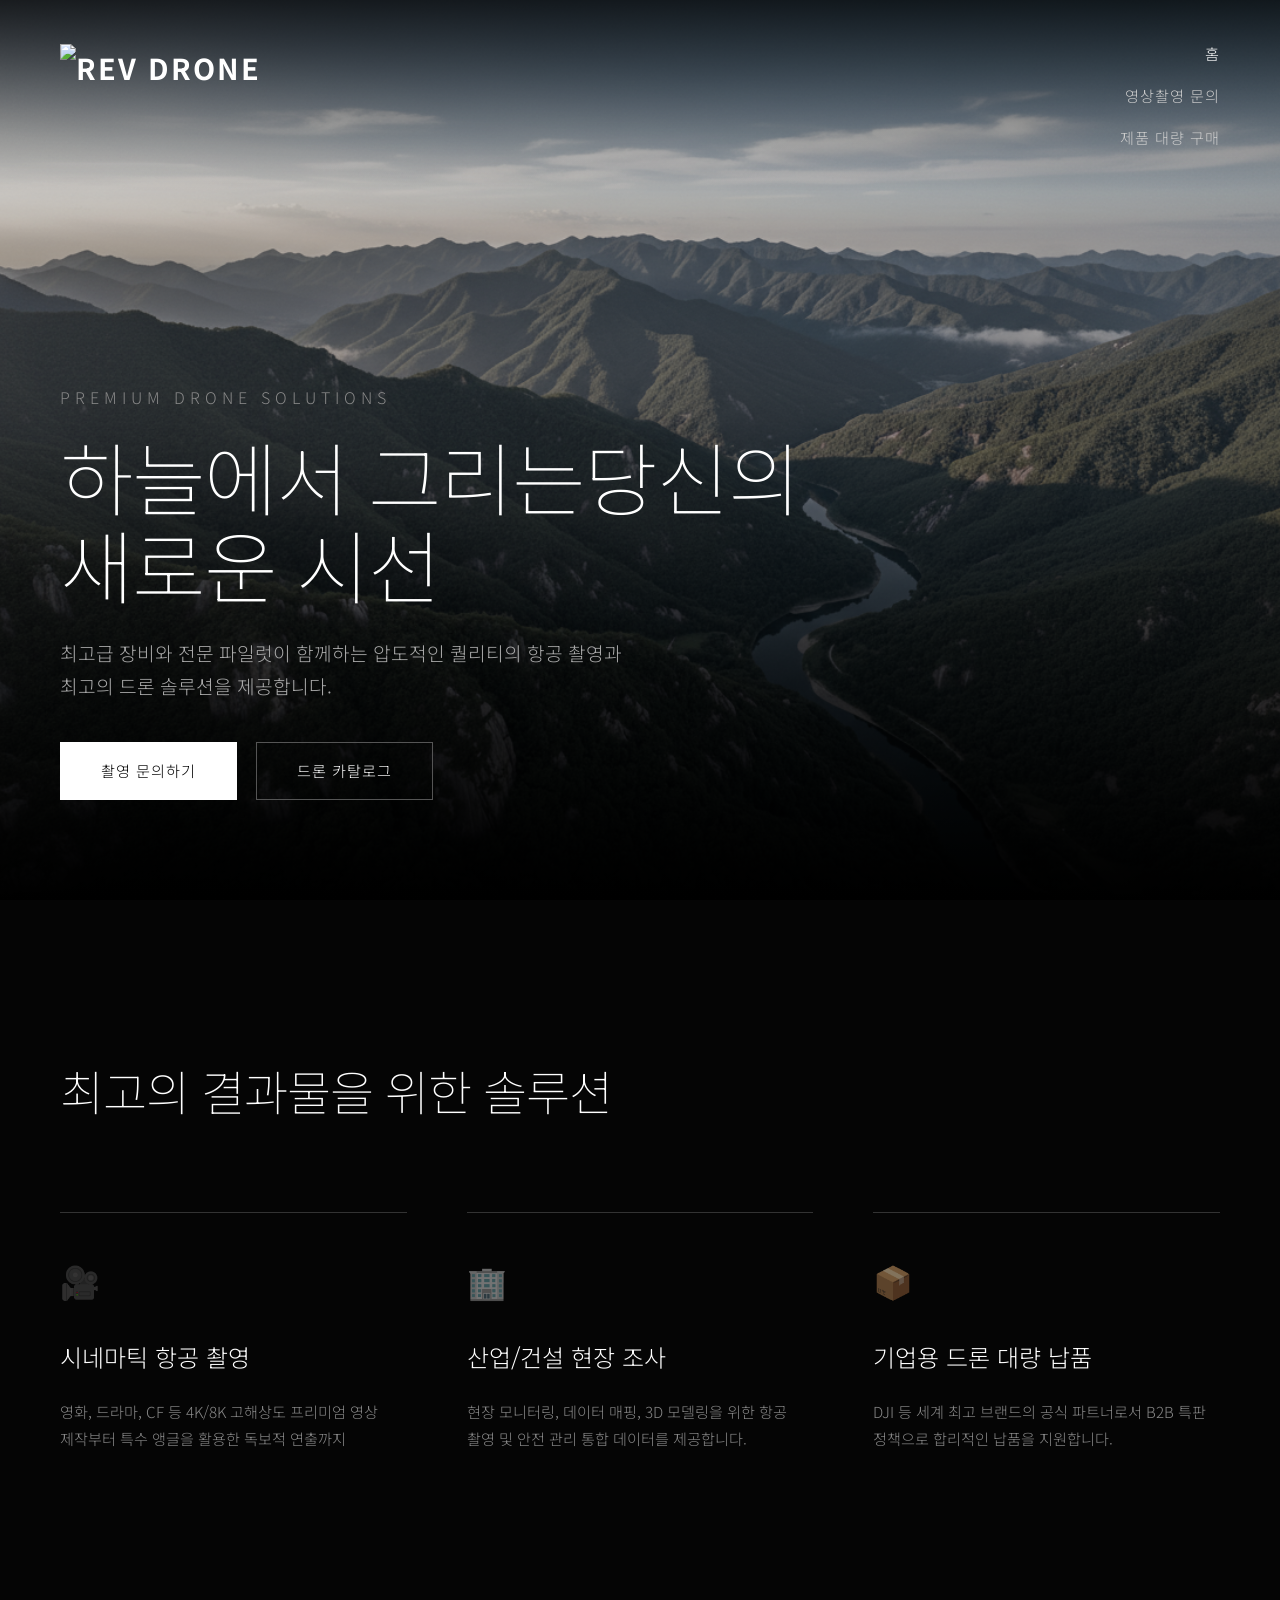
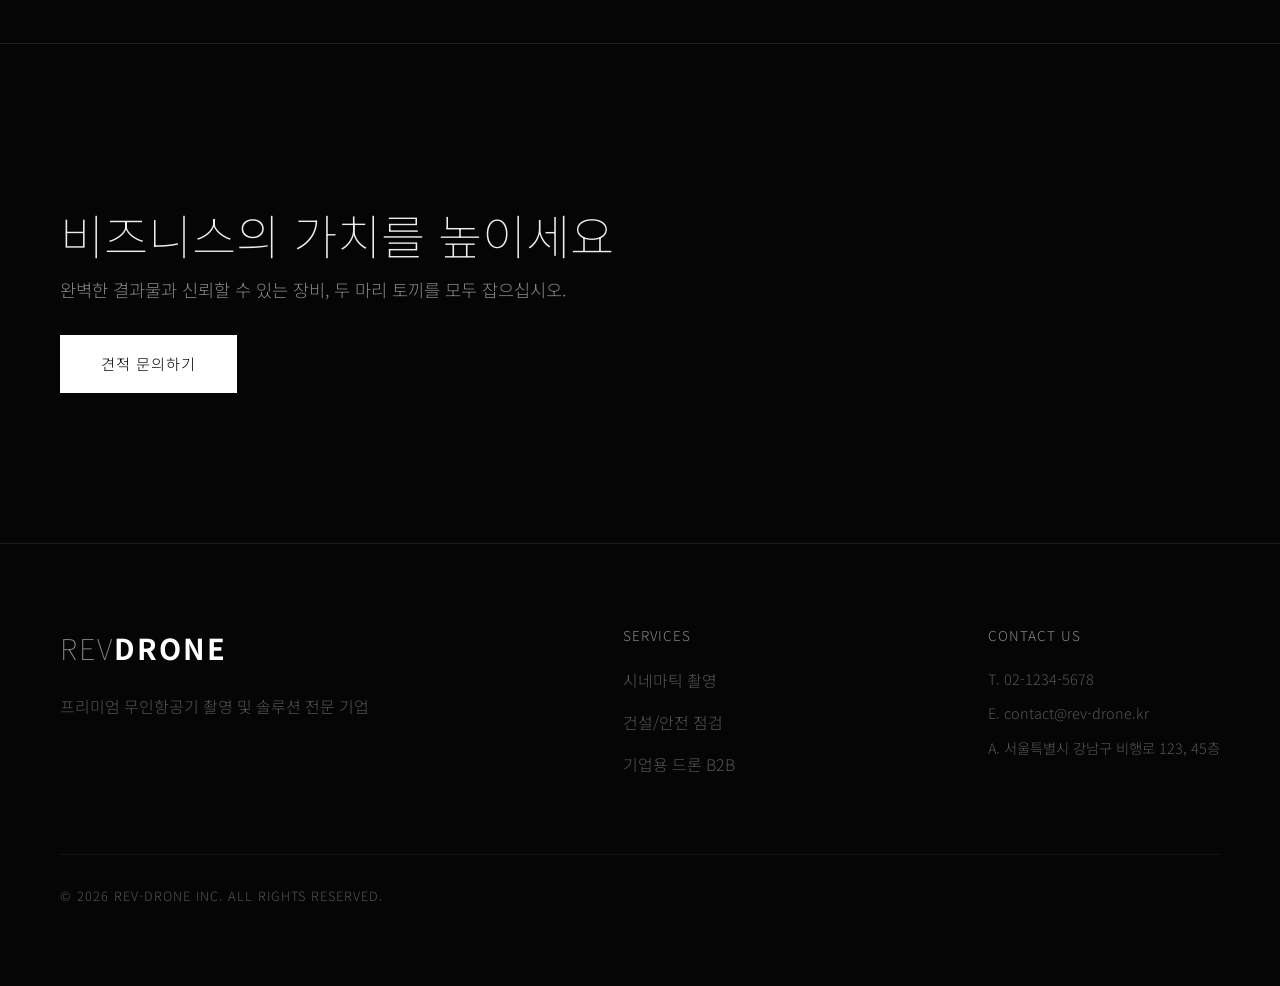
==== sample-1/index.html @ ce8e266e "feat: sample page 추가" ====
<!DOCTYPE html>
<html lang="ko">
<head>
  <meta charset="UTF-8">
  <meta name="viewport" content="width=device-width, initial-scale=1.0">
  <title>REV-DRONE | 프리미엄 드론 영상촬영 및 판매</title>
  <link rel="stylesheet" href="style.css">
</head>
<body>
  <header id="main-header">
    <div class="logo">
      <img src="../images/레브드론LOGO.svg" alt="REV DRONE" style="height: 40px; vertical-align: middle;">
    </div>
    <div class="mobile-menu-btn">☰</div>
    <ul class="nav-links">
      <li><a href="index.html" class="active">홈</a></li>
      <li><a href="inquiry.html">영상촬영 문의</a></li>
      <li><a href="products.html">제품 대량 구매</a></li>
    </ul>
  </header>

  <section class="hero">
    <div class="hero-bg"></div>
    <div class="hero-overlay"></div>
    <div class="hero-content reveal">
      <span class="hero-subtitle">Premium Drone Solutions</span>
      <h1 class="hero-title">하늘에서 그리는<br>당신의 새로운 시선</h1>
      <p class="hero-desc">최고급 장비와 전문 파일럿이 함께하는 압도적인 퀄리티의 항공 촬영과 최고의 드론 솔루션을 제공합니다.</p>
      <a href="inquiry.html" class="btn btn-primary">촬영 문의하기</a>
      <a href="products.html" class="btn btn-outline" style="margin-left: 15px;">드론 카탈로그</a>
    </div>
  </section>

  <section class="section">
    <div class="section-header reveal">
      <span class="section-subtitle">Our Services</span>
      <h2 class="section-title">최고의 결과물을 위한 솔루션</h2>
    </div>
    <div class="features-grid">
      <div class="feature-card reveal delay-100">
        <div class="feature-icon">🎥</div>
        <h3>시네마틱 항공 촬영</h3>
        <p>영화, 드라마, CF 등 4K/8K 고해상도 프리미엄 영상 제작부터 특수 앵글을 활용한 독보적 연출까지</p>
      </div>
      <div class="feature-card reveal delay-200">
        <div class="feature-icon">🏢</div>
        <h3>산업/건설 현장 조사</h3>
        <p>현장 모니터링, 데이터 매핑, 3D 모델링을 위한 항공 촬영 및 안전 관리 통합 데이터를 제공합니다.</p>
      </div>
      <div class="feature-card reveal delay-300">
        <div class="feature-icon">📦</div>
        <h3>기업용 드론 대량 납품</h3>
        <p>DJI 등 세계 최고 브랜드의 공식 파트너로서 B2B 특판 정책으로 합리적인 납품을 지원합니다.</p>
      </div>
    </div>
  </section>

  <section class="cta-section reveal">
    <div class="cta-content">
      <h2>비즈니스의 가치를 높이세요</h2>
      <p style="margin-bottom: 30px; font-size: 1.1rem; color: #ccc;">완벽한 결과물과 신뢰할 수 있는 장비, 두 마리 토끼를 모두 잡으십시오.</p>
      <a href="inquiry.html" class="btn btn-primary">견적 문의하기</a>
    </div>
  </section>

  <footer>
    <div class="footer-content">
      <div class="footer-col">
        <div class="logo" style="margin-bottom: 20px;">
          <span>REV</span>DRONE
        </div>
        <p>프리미엄 무인항공기 촬영 및 솔루션 전문 기업</p>
      </div>
      <div class="footer-col">
        <h4>Services</h4>
        <ul class="footer-links">
          <li><a href="inquiry.html">시네마틱 촬영</a></li>
          <li><a href="inquiry.html">건설/안전 점검</a></li>
          <li><a href="products.html">기업용 드론 B2B</a></li>
        </ul>
      </div>
      <div class="footer-col">
        <h4>Contact Us</h4>
        <p style="color:var(--text-muted); font-size:0.9rem; margin-bottom:10px;">T. 02-1234-5678</p>
        <p style="color:var(--text-muted); font-size:0.9rem; margin-bottom:10px;">E. contact@rev-drone.kr</p>
        <p style="color:var(--text-muted); font-size:0.9rem; margin-bottom:10px;">A. 서울특별시 강남구 비행로 123, 45층</p>
      </div>
    </div>
    <div class="footer-bottom">
      &copy; 2026 REV-DRONE Inc. All rights reserved.
    </div>
  </footer>

  <script src="https://code.jquery.com/jquery-3.7.1.min.js"></script>
  <script src="script.js"></script>
</body>
</html>
---- sample-1/style.css ----
@import url('https://fonts.googleapis.com/css2?family=Noto+Sans+KR:wght@100;300;400;500;700&display=swap');
* { margin: 0; padding: 0; box-sizing: border-box; font-family: 'Noto Sans KR', sans-serif; }
body { background: #050505; color: #eee; line-height: 1.7; word-break: keep-all; }
a { text-decoration: none; color: inherit; transition: 0.3s; }

/* Header - Absolute, Transparent */
header { position: absolute; width: 100%; top: 0; left: 0; padding: 40px 60px; display: flex; justify-content: space-between; align-items: flex-start; z-index: 1000; background: linear-gradient(to bottom, rgba(0,0,0,0.8), transparent); }
.logo { font-size: 1.8rem; font-weight: 700; letter-spacing: 2px; color: #fff; }
.logo span { font-weight: 100; color: #888; }
.mobile-menu-btn { display: none; }
.nav-links { display: flex; flex-direction: column; align-items: flex-end; gap: 15px; list-style: none; margin: 0; }
.nav-links li a { font-weight: 300; color: #ccc; letter-spacing: 1px; font-size: 0.95rem; text-transform: uppercase; }
.nav-links li a:hover, .nav-links li a.active { color: #fff; }

/* Buttons */
.btn { display: inline-block; padding: 15px 40px; font-weight: 300; font-size: 0.95rem; letter-spacing: 1px; text-transform: uppercase; text-align: center; border: 1px solid #fff; }
.btn-primary { background: #fff; color: #000; }
.btn-primary:hover { background: transparent; color: #fff; }
.btn-outline { background: transparent; color: #fff; border-color: #555; }
.btn-outline:hover { border-color: #fff; }

/* Hero */
.hero { height: 100vh; position: relative; display: flex; align-items: flex-end; justify-content: flex-start; padding: 100px 60px; overflow: hidden; }
.hero-bg { position: absolute; inset: 0; background-image: url('../images/hero.png') !important; background-position: center; background-size: cover; z-index: 1; filter: grayscale(50%); }
.hero-overlay { position: absolute; inset: 0; background: linear-gradient(to top, rgba(0,0,0,1) 0%, rgba(0,0,0,0.4) 50%, transparent 100%); z-index: 2; }
.hero-content { position: relative; z-index: 3; max-width: 900px; text-align: left; }
.hero-subtitle { color: #888; font-weight: 300; letter-spacing: 5px; font-size: 1rem; margin-bottom: 20px; display: block; text-transform: uppercase; }
.hero-title { font-size: 5rem; font-weight: 100; color: #fff; margin-bottom: 30px; line-height: 1.1; letter-spacing: -2px; }
.hero-title br { display: none; }
.hero-desc { color: #aaa; font-weight: 300; font-size: 1.2rem; margin-bottom: 40px; max-width: 600px; }

/* Inner Page Header */
.page-header { height: 60vh; display: flex; align-items: flex-end; padding: 100px 60px; text-align: left; position: relative; background-position: center !important; background-size: cover !important; }
.page-header::before { content:''; position:absolute; inset:0; background: linear-gradient(to top, #050505 0%, rgba(5,5,5,0.3) 100%); }
.page-header .reveal { position: relative; z-index: 2; }
.page-header .hero-subtitle { color: #888; letter-spacing: 5px; font-weight: 300; font-size: 0.9rem; }
.page-header .page-title { font-size: 4rem; color: #fff; font-weight: 100; letter-spacing: -1px; margin-top: 10px; }

/* Sections */
.section { max-width: 1400px; margin: 0 auto; padding: 150px 60px; border-bottom: 1px solid #1a1a1a; }
.section-header { margin-bottom: 80px; text-align: left; }
.section-subtitle { display: none; }
.section-title { font-size: 3rem; font-weight: 100; color: #fff; letter-spacing: -1px; }
.section-header p { color: #888 !important; font-weight: 300; font-size: 1.1rem; margin-top: 20px; max-width: 600px; }

/* Features Grid */
.features-grid { display: grid; grid-template-columns: repeat(3, 1fr); gap: 60px; }
.feature-card { background: transparent; padding: 40px 0; border-top: 1px solid #333; text-align: left; }
.feature-icon { font-size: 2rem; margin-bottom: 30px; opacity: 0.5; color: #fff; }
.feature-card h3 { font-size: 1.5rem; font-weight: 300; color: #fff; margin-bottom: 20px; }
.feature-card p { color: #888; font-weight: 300; font-size: 0.95rem; line-height: 1.8; }

/* Product Grid - Large Masonry vibe */
.product-grid { display: grid; grid-template-columns: repeat(3, 1fr); gap: 40px; }
.product-card { background: transparent; text-align: left; }
.product-img-wrap { background: #0a0a0a; height: 350px; display: flex; align-items: center; justify-content: center; padding: 30px; margin-bottom: 20px; border: 1px solid #1a1a1a; transition: border-color 0.4s; }
.product-card:hover .product-img-wrap { border-color: #555; }
.product-img-wrap img { max-width: 100%; max-height: 100%; filter: drop-shadow(0 20px 30px rgba(0,0,0,0.8)); transition: transform 0.5s; }
.product-img-wrap:hover img { transform: scale(1.05); }
.product-info { padding: 0; text-align: left; }
.product-title { font-size: 1.3rem; font-weight: 300; color: #fff; margin-bottom: 10px; }
.product-desc { color: #666; font-weight: 300; font-size: 0.9rem; margin-bottom: 20px; }
.product-info .btn { padding: 8px 20px !important; border: 1px solid #333; }

/* Inquiry Form */
.inquiry-form { background: transparent; padding: 0; max-width: 800px; margin: 0; border: none; }
.form-group { margin-bottom: 40px; border: none; padding: 0; }
.form-group label { display: block; font-weight: 300; color: #888; text-transform: uppercase; font-size: 0.85rem; letter-spacing: 1px; margin-bottom: 15px; width: auto; }
.form-control { width: 100%; padding: 15px 0; border: none; border-bottom: 1px solid #333; background: transparent; color: #fff; font-family: inherit; font-size: 1.2rem; font-weight: 100; }
.form-control:focus { outline: none; border-bottom-color: #fff; }
textarea.form-control { min-height: 100px; }
.process-steps { display: grid; grid-template-columns: repeat(4, 1fr); gap: 30px; margin-top: 60px; }
.step-box { background: transparent; border: 1px solid #222; padding: 40px 30px; text-align: left; }
.step-num { font-size: 2rem; font-weight: 100; color: #555; margin-bottom: 20px; display: block; background: transparent; border: none; padding: 0; position: static; transform: none; width: auto; height: auto; }
.pricing-table th, .pricing-table td { border-bottom: 1px solid #222; border-top: none; padding: 20px; font-weight: 300; }
.pricing-table th { background: transparent !important; color: #888 !important; text-transform: uppercase; font-size: 0.85rem; letter-spacing: 1px; border: none; border-bottom: 1px solid #555; }
.cta-section { padding: 150px 60px; text-align: left; border: none; }
.cta-content h2 { font-size: 3rem; font-weight: 100; }
.cta-content p { color: #888 !important; font-weight: 300; font-size: 1.1rem; }
/* Overrides for Reveal */
.reveal { opacity: 1 !important; transform: none !important; }

/* Footer */
footer { padding: 80px 60px; background: #050505; color: #555; font-weight: 300; border-top: 1px solid #1a1a1a; }
.footer-content { display: flex; justify-content: space-between; flex-wrap: wrap; margin-bottom: 60px; }
.footer-col h4 { color: #888; font-weight: 300; text-transform: uppercase; font-size: 0.85rem; margin-bottom: 20px; letter-spacing: 1px; }
.footer-links { list-style: none; }
.footer-links li { margin-bottom: 15px; }
.footer-links a:hover { color: #fff; }
.footer-bottom { border-top: 1px solid #111; padding-top: 30px; text-transform: uppercase; font-size: 0.8rem; letter-spacing: 1px; }
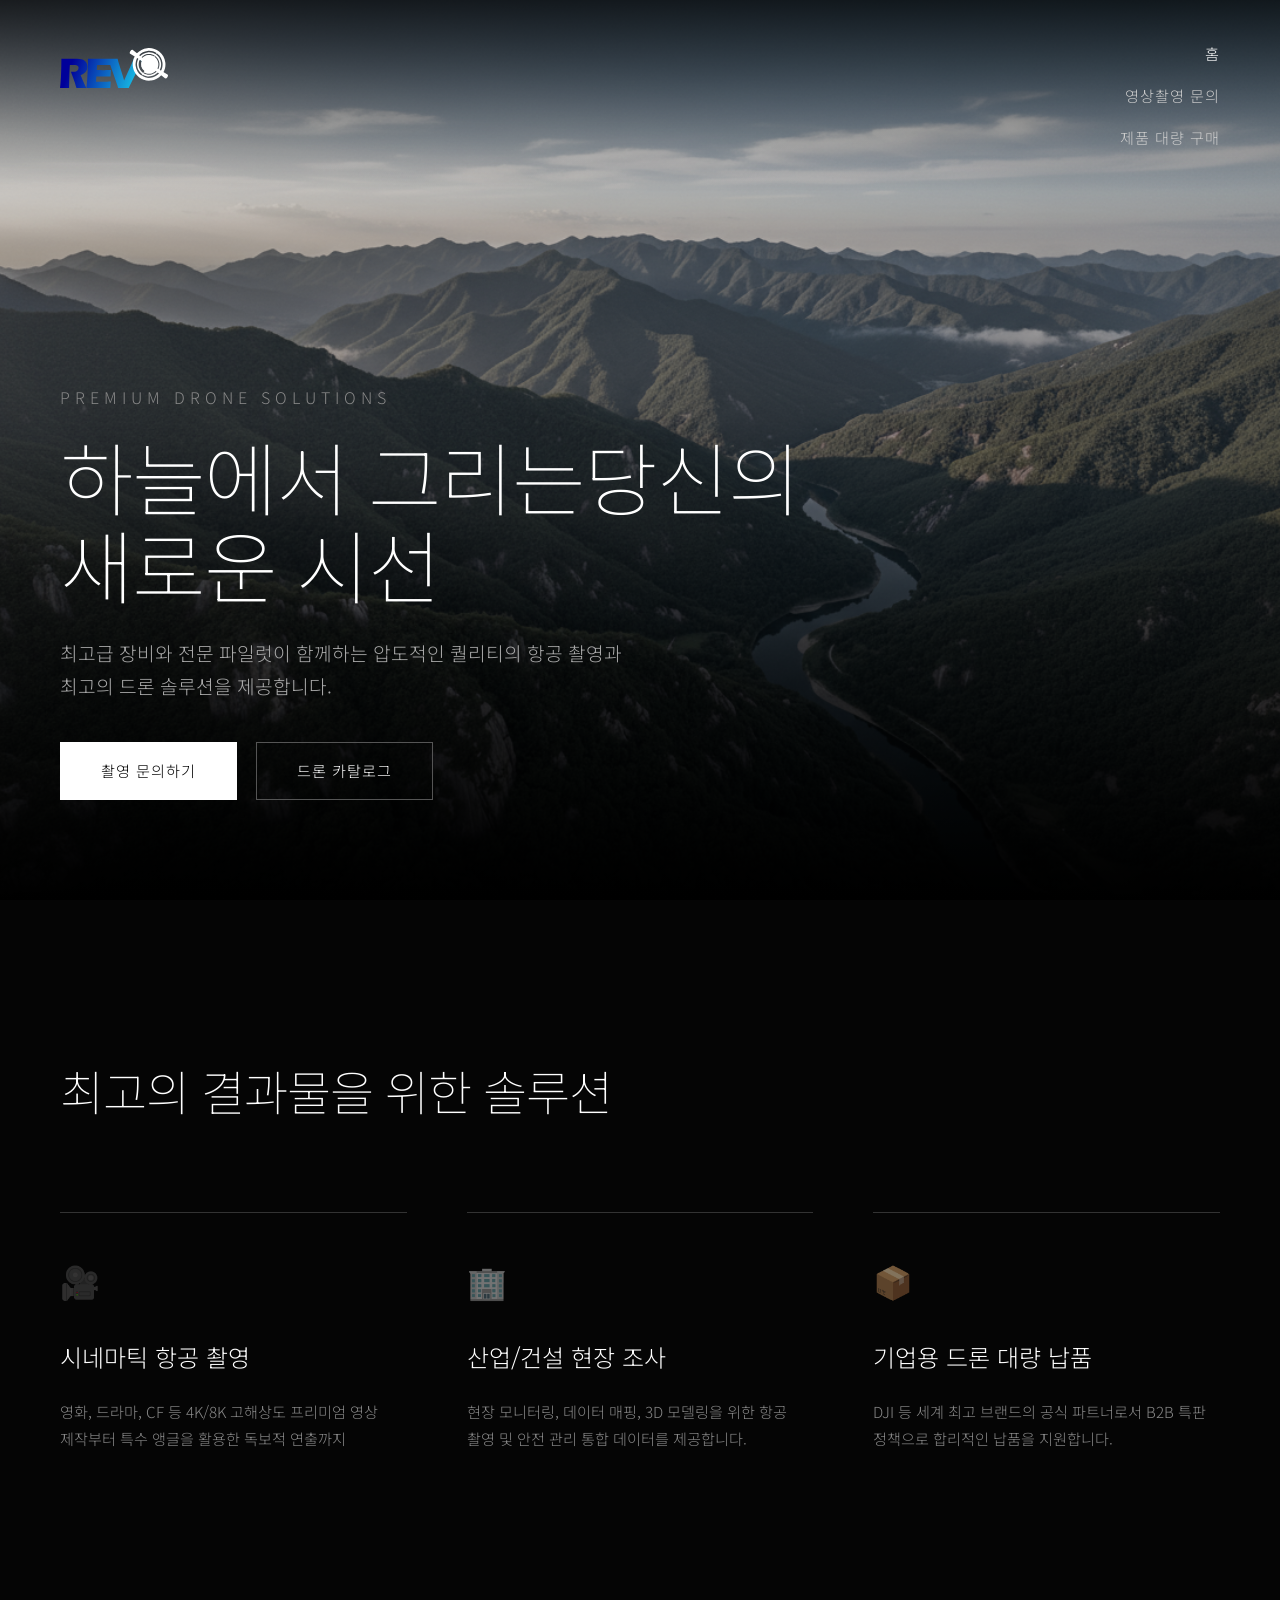
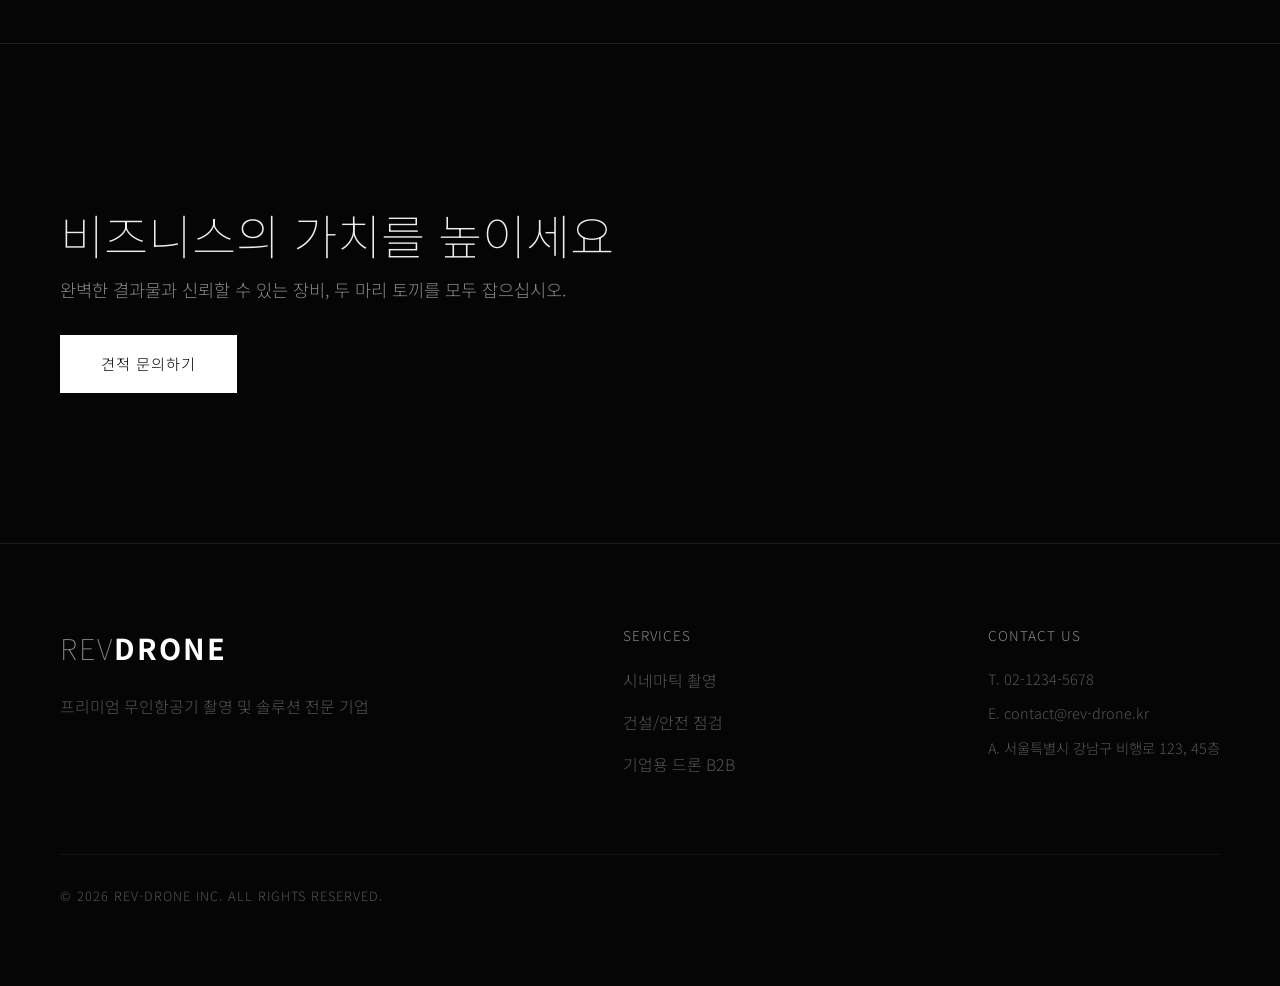
==== commit 10f4e266: "chore: 로고 이미지 이름 변경" ====
--- a/sample-1/index.html
+++ b/sample-1/index.html
@@ -9,7 +9,7 @@
 <body>
   <header id="main-header">
     <div class="logo">
-      <img src="../images/레브드론LOGO.svg" alt="REV DRONE" style="height: 40px; vertical-align: middle;">
+      <img src="../images/logo.svg" alt="REV DRONE" style="height: 40px; vertical-align: middle;">
     </div>
     <div class="mobile-menu-btn">☰</div>
     <ul class="nav-links">
